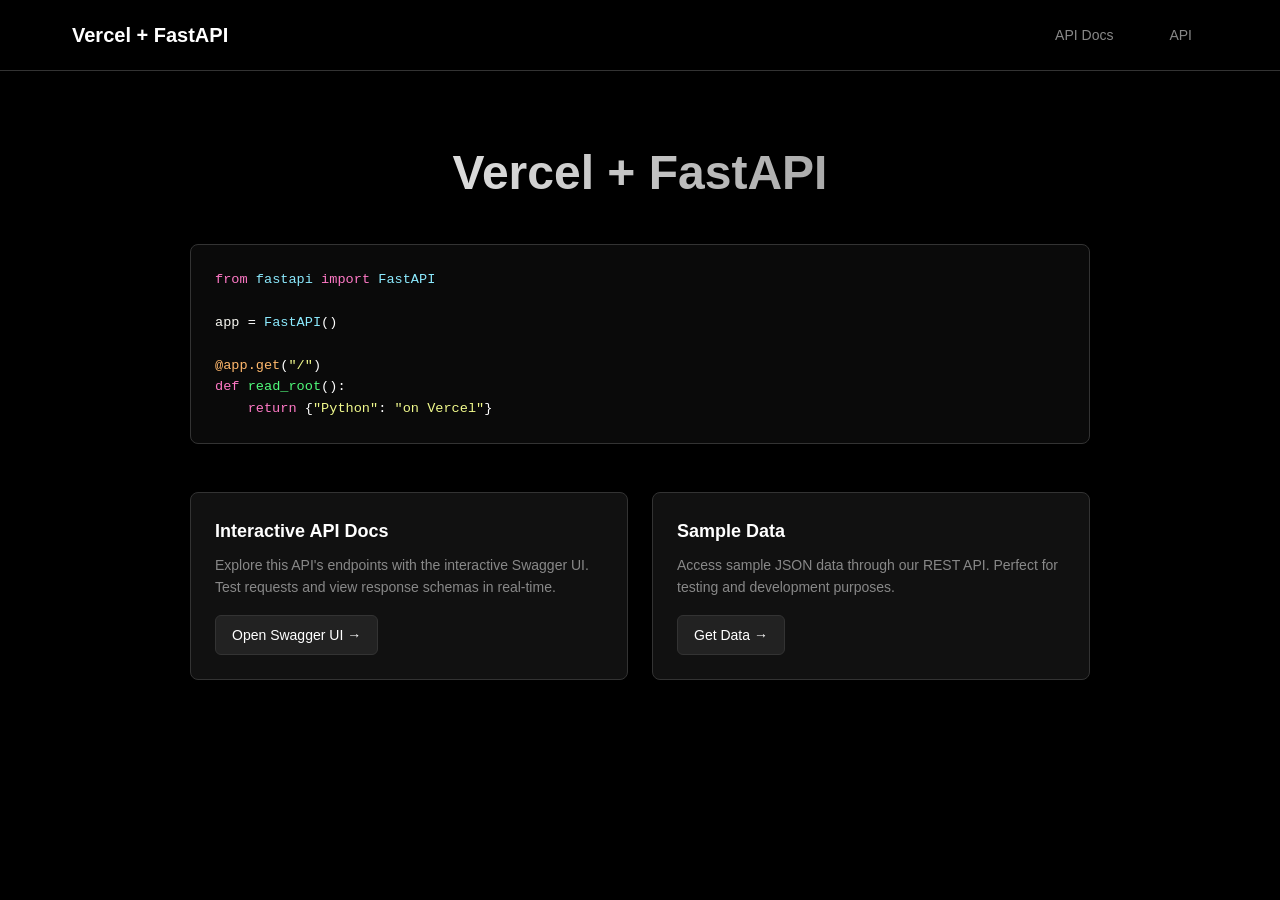
==== index.html @ 0aea9962 "feat: replace public/index.html with index.html and update root response" ====
<!DOCTYPE html>
<html lang="en">
<head>
    <meta charset="UTF-8">
    <meta name="viewport" content="width=device-width, initial-scale=1.0">
    <title>Vercel + FastAPI</title>
    <link rel="icon" type="image/x-icon" href="/favicon.ico">
    <style>
        * {
            margin: 0;
            padding: 0;
            box-sizing: border-box;
        }
        
        body {
            font-family: -apple-system, BlinkMacSystemFont, 'Segoe UI', 'Roboto', 'Oxygen', 'Ubuntu', 'Cantarell', sans-serif;
            background-color: #000000;
            color: #ffffff;
            line-height: 1.6;
            min-height: 100vh;
            display: flex;
            flex-direction: column;
        }
        
        header {
            border-bottom: 1px solid #333333;
            padding: 0;
        }
        
        nav {
            max-width: 1200px;
            margin: 0 auto;
            display: flex;
            align-items: center;
            padding: 1rem 2rem;
            gap: 2rem;
        }
        
        .logo {
            font-size: 1.25rem;
            font-weight: 600;
            color: #ffffff;
            text-decoration: none;
        }
        
        .nav-links {
            display: flex;
            gap: 1.5rem;
            margin-left: auto;
        }
        
        .nav-links a {
            text-decoration: none;
            color: #888888;
            padding: 0.5rem 1rem;
            border-radius: 6px;
            transition: all 0.2s ease;
            font-size: 0.875rem;
            font-weight: 500;
        }
        
        .nav-links a:hover {
            color: #ffffff;
            background-color: #111111;
        }
        
        main {
            flex: 1;
            max-width: 1200px;
            margin: 0 auto;
            padding: 4rem 2rem;
            display: flex;
            flex-direction: column;
            align-items: center;
            text-align: center;
        }
        
        .hero {
            margin-bottom: 3rem;
        }
        
        .hero-code {
            margin-top: 2rem;
            width: 100%;
            max-width: 900px;
            display: grid;
            grid-template-columns: repeat(auto-fit, minmax(300px, 1fr));
        }
        
        .hero-code pre {
            background-color: #0a0a0a;
            border: 1px solid #333333;
            border-radius: 8px;
            padding: 1.5rem;
            text-align: left;
            grid-column: 1 / -1;
        }
        
        h1 {
            font-size: 3rem;
            font-weight: 700;
            margin-bottom: 1rem;
            background: linear-gradient(to right, #ffffff, #888888);
            -webkit-background-clip: text;
            -webkit-text-fill-color: transparent;
            background-clip: text;
        }
        
        .subtitle {
            font-size: 1.25rem;
            color: #888888;
            margin-bottom: 2rem;
            max-width: 600px;
        }
        
        .cards {
            display: grid;
            grid-template-columns: repeat(auto-fit, minmax(300px, 1fr));
            gap: 1.5rem;
            width: 100%;
            max-width: 900px;
        }
        
        .card {
            background-color: #111111;
            border: 1px solid #333333;
            border-radius: 8px;
            padding: 1.5rem;
            transition: all 0.2s ease;
            text-align: left;
        }
        
        .card:hover {
            border-color: #555555;
            transform: translateY(-2px);
        }
        
        .card h3 {
            font-size: 1.125rem;
            font-weight: 600;
            margin-bottom: 0.5rem;
            color: #ffffff;
        }
        
        .card p {
            color: #888888;
            font-size: 0.875rem;
            margin-bottom: 1rem;
        }
        
        .card a {
            display: inline-flex;
            align-items: center;
            color: #ffffff;
            text-decoration: none;
            font-size: 0.875rem;
            font-weight: 500;
            padding: 0.5rem 1rem;
            background-color: #222222;
            border-radius: 6px;
            border: 1px solid #333333;
            transition: all 0.2s ease;
        }
        
        .card a:hover {
            background-color: #333333;
            border-color: #555555;
        }
        
        .status-badge {
            display: inline-flex;
            align-items: center;
            gap: 0.5rem;
            background-color: #0070f3;
            color: #ffffff;
            padding: 0.25rem 0.75rem;
            border-radius: 20px;
            font-size: 0.75rem;
            font-weight: 500;
            margin-bottom: 2rem;
        }
        
        .status-dot {
            width: 6px;
            height: 6px;
            background-color: #00ff88;
            border-radius: 50%;
        }
        
        pre {
            background-color: #0a0a0a;
            border: 1px solid #333333;
            border-radius: 6px;
            padding: 1rem;
            overflow-x: auto;
            margin: 0;
        }
        
        code {
            font-family: 'SF Mono', Monaco, 'Cascadia Code', 'Roboto Mono', Consolas, 'Courier New', monospace;
            font-size: 0.85rem;
            line-height: 1.5;
            color: #ffffff;
        }
        
        /* Syntax highlighting */
        .keyword {
            color: #ff79c6;
        }
        
        .string {
            color: #f1fa8c;
        }
        
        .function {
            color: #50fa7b;
        }
        
        .class {
            color: #8be9fd;
        }
        
        .module {
            color: #8be9fd;
        }
        
        .variable {
            color: #f8f8f2;
        }
        
        .decorator {
            color: #ffb86c;
        }
        
        @media (max-width: 768px) {
            nav {
                padding: 1rem;
                flex-direction: column;
                gap: 1rem;
            }
            
            .nav-links {
                margin-left: 0;
            }
            
            main {
                padding: 2rem 1rem;
            }
            
            h1 {
                font-size: 2rem;
            }
            
            .hero-code {
                grid-template-columns: 1fr;
            }
            
            .cards {
                grid-template-columns: 1fr;
            }
        }
    </style>
</head>
<body>
    <header>
        <nav>
            <a href="/" class="logo">Vercel + FastAPI</a>
            <div class="nav-links">
                <a href="/docs">API Docs</a>
                <a href="/api/data">API</a>
            </div>
        </nav>
    </header>
    <main>
        <div class="hero">
            <h1>Vercel + FastAPI</h1>
            <div class="hero-code">
                <pre><code><span class="keyword">from</span> <span class="module">fastapi</span> <span class="keyword">import</span> <span class="class">FastAPI</span>

<span class="variable">app</span> = <span class="class">FastAPI</span>()

<span class="decorator">@app.get</span>(<span class="string">"/"</span>)
<span class="keyword">def</span> <span class="function">read_root</span>():
    <span class="keyword">return</span> {<span class="string">"Python"</span>: <span class="string">"on Vercel"</span>}</code></pre>
            </div>
        </div>
        
        <div class="cards">
            <div class="card">
                <h3>Interactive API Docs</h3>
                <p>Explore this API's endpoints with the interactive Swagger UI. Test requests and view response schemas in real-time.</p>
                <a href="/docs">Open Swagger UI →</a>
            </div>
            
            <div class="card">
                <h3>Sample Data</h3>
                <p>Access sample JSON data through our REST API. Perfect for testing and development purposes.</p>
                <a href="/api/data">Get Data →</a>
            </div>
            
        </div>
    </main>
</body>
</html>
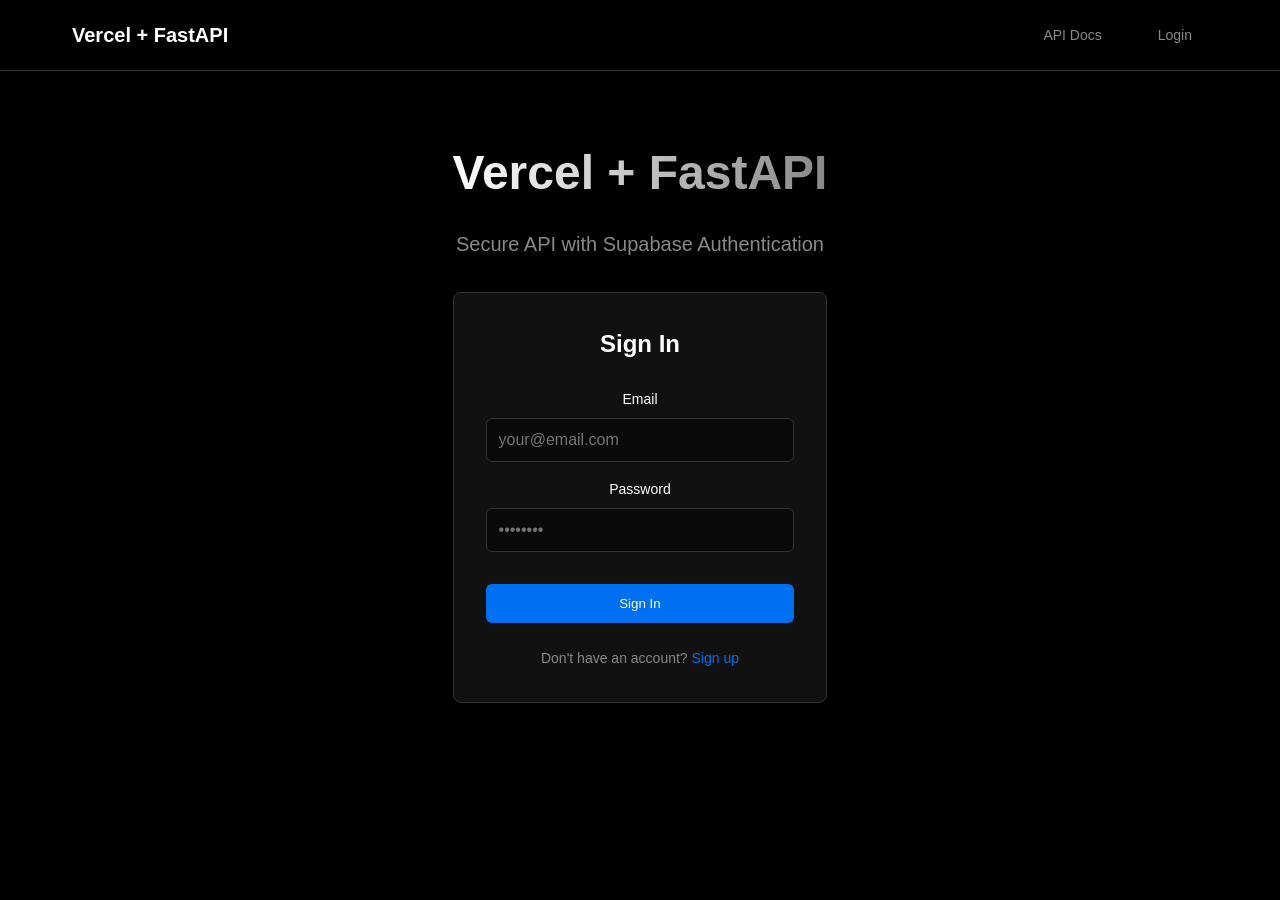
==== commit cb715cbe: "feat: Implement user authentication with signup, login, and profile management - Added FastAPI endpo" ====
--- a/index.html
+++ b/index.html
@@ -5,261 +5,7 @@
     <meta name="viewport" content="width=device-width, initial-scale=1.0">
     <title>Vercel + FastAPI</title>
     <link rel="icon" type="image/x-icon" href="/favicon.ico">
-    <style>
-        * {
-            margin: 0;
-            padding: 0;
-            box-sizing: border-box;
-        }
-        
-        body {
-            font-family: -apple-system, BlinkMacSystemFont, 'Segoe UI', 'Roboto', 'Oxygen', 'Ubuntu', 'Cantarell', sans-serif;
-            background-color: #000000;
-            color: #ffffff;
-            line-height: 1.6;
-            min-height: 100vh;
-            display: flex;
-            flex-direction: column;
-        }
-        
-        header {
-            border-bottom: 1px solid #333333;
-            padding: 0;
-        }
-        
-        nav {
-            max-width: 1200px;
-            margin: 0 auto;
-            display: flex;
-            align-items: center;
-            padding: 1rem 2rem;
-            gap: 2rem;
-        }
-        
-        .logo {
-            font-size: 1.25rem;
-            font-weight: 600;
-            color: #ffffff;
-            text-decoration: none;
-        }
-        
-        .nav-links {
-            display: flex;
-            gap: 1.5rem;
-            margin-left: auto;
-        }
-        
-        .nav-links a {
-            text-decoration: none;
-            color: #888888;
-            padding: 0.5rem 1rem;
-            border-radius: 6px;
-            transition: all 0.2s ease;
-            font-size: 0.875rem;
-            font-weight: 500;
-        }
-        
-        .nav-links a:hover {
-            color: #ffffff;
-            background-color: #111111;
-        }
-        
-        main {
-            flex: 1;
-            max-width: 1200px;
-            margin: 0 auto;
-            padding: 4rem 2rem;
-            display: flex;
-            flex-direction: column;
-            align-items: center;
-            text-align: center;
-        }
-        
-        .hero {
-            margin-bottom: 3rem;
-        }
-        
-        .hero-code {
-            margin-top: 2rem;
-            width: 100%;
-            max-width: 900px;
-            display: grid;
-            grid-template-columns: repeat(auto-fit, minmax(300px, 1fr));
-        }
-        
-        .hero-code pre {
-            background-color: #0a0a0a;
-            border: 1px solid #333333;
-            border-radius: 8px;
-            padding: 1.5rem;
-            text-align: left;
-            grid-column: 1 / -1;
-        }
-        
-        h1 {
-            font-size: 3rem;
-            font-weight: 700;
-            margin-bottom: 1rem;
-            background: linear-gradient(to right, #ffffff, #888888);
-            -webkit-background-clip: text;
-            -webkit-text-fill-color: transparent;
-            background-clip: text;
-        }
-        
-        .subtitle {
-            font-size: 1.25rem;
-            color: #888888;
-            margin-bottom: 2rem;
-            max-width: 600px;
-        }
-        
-        .cards {
-            display: grid;
-            grid-template-columns: repeat(auto-fit, minmax(300px, 1fr));
-            gap: 1.5rem;
-            width: 100%;
-            max-width: 900px;
-        }
-        
-        .card {
-            background-color: #111111;
-            border: 1px solid #333333;
-            border-radius: 8px;
-            padding: 1.5rem;
-            transition: all 0.2s ease;
-            text-align: left;
-        }
-        
-        .card:hover {
-            border-color: #555555;
-            transform: translateY(-2px);
-        }
-        
-        .card h3 {
-            font-size: 1.125rem;
-            font-weight: 600;
-            margin-bottom: 0.5rem;
-            color: #ffffff;
-        }
-        
-        .card p {
-            color: #888888;
-            font-size: 0.875rem;
-            margin-bottom: 1rem;
-        }
-        
-        .card a {
-            display: inline-flex;
-            align-items: center;
-            color: #ffffff;
-            text-decoration: none;
-            font-size: 0.875rem;
-            font-weight: 500;
-            padding: 0.5rem 1rem;
-            background-color: #222222;
-            border-radius: 6px;
-            border: 1px solid #333333;
-            transition: all 0.2s ease;
-        }
-        
-        .card a:hover {
-            background-color: #333333;
-            border-color: #555555;
-        }
-        
-        .status-badge {
-            display: inline-flex;
-            align-items: center;
-            gap: 0.5rem;
-            background-color: #0070f3;
-            color: #ffffff;
-            padding: 0.25rem 0.75rem;
-            border-radius: 20px;
-            font-size: 0.75rem;
-            font-weight: 500;
-            margin-bottom: 2rem;
-        }
-        
-        .status-dot {
-            width: 6px;
-            height: 6px;
-            background-color: #00ff88;
-            border-radius: 50%;
-        }
-        
-        pre {
-            background-color: #0a0a0a;
-            border: 1px solid #333333;
-            border-radius: 6px;
-            padding: 1rem;
-            overflow-x: auto;
-            margin: 0;
-        }
-        
-        code {
-            font-family: 'SF Mono', Monaco, 'Cascadia Code', 'Roboto Mono', Consolas, 'Courier New', monospace;
-            font-size: 0.85rem;
-            line-height: 1.5;
-            color: #ffffff;
-        }
-        
-        /* Syntax highlighting */
-        .keyword {
-            color: #ff79c6;
-        }
-        
-        .string {
-            color: #f1fa8c;
-        }
-        
-        .function {
-            color: #50fa7b;
-        }
-        
-        .class {
-            color: #8be9fd;
-        }
-        
-        .module {
-            color: #8be9fd;
-        }
-        
-        .variable {
-            color: #f8f8f2;
-        }
-        
-        .decorator {
-            color: #ffb86c;
-        }
-        
-        @media (max-width: 768px) {
-            nav {
-                padding: 1rem;
-                flex-direction: column;
-                gap: 1rem;
-            }
-            
-            .nav-links {
-                margin-left: 0;
-            }
-            
-            main {
-                padding: 2rem 1rem;
-            }
-            
-            h1 {
-                font-size: 2rem;
-            }
-            
-            .hero-code {
-                grid-template-columns: 1fr;
-            }
-            
-            .cards {
-                grid-template-columns: 1fr;
-            }
-        }
-    </style>
+    <link rel="stylesheet" href="/styles.css">
 </head>
 <body>
     <header>
@@ -267,38 +13,128 @@
             <a href="/" class="logo">Vercel + FastAPI</a>
             <div class="nav-links">
                 <a href="/docs">API Docs</a>
-                <a href="/api/data">API</a>
+                <span id="user-info" style="display: none;">
+                    <span id="user-email"></span>
+                    <button id="logout-btn">Logout</button>
+                </span>
+                <a href="#" id="login-link" style="cursor: pointer;">Login</a>
             </div>
         </nav>
     </header>
+
     <main>
-        <div class="hero">
+        <!-- Authentication Section (shown when not logged in) -->
+        <div id="auth-section" class="hero">
             <h1>Vercel + FastAPI</h1>
-            <div class="hero-code">
-                <pre><code><span class="keyword">from</span> <span class="module">fastapi</span> <span class="keyword">import</span> <span class="class">FastAPI</span>
+            <p class="subtitle">Secure API with Supabase Authentication</p>
 
-<span class="variable">app</span> = <span class="class">FastAPI</span>()
+            <!-- Login Form -->
+            <div id="login-form" class="form-container">
+                <div class="form-box">
+                    <h2>Sign In</h2>
+                    <form id="login-form-element">
+                        <div class="form-group">
+                            <label for="login-email">Email</label>
+                            <input type="email" id="login-email" placeholder="your@email.com" required>
+                        </div>
+                        <div class="form-group">
+                            <label for="login-password">Password</label>
+                            <input type="password" id="login-password" placeholder="••••••••" required>
+                        </div>
+                        <button type="submit" class="form-submit">Sign In</button>
+                    </form>
+                    <div class="form-footer">
+                        Don't have an account? <a href="#" id="show-signup-btn">Sign up</a>
+                    </div>
+                </div>
+            </div>
 
-<span class="decorator">@app.get</span>(<span class="string">"/"</span>)
-<span class="keyword">def</span> <span class="function">read_root</span>():
-    <span class="keyword">return</span> {<span class="string">"Python"</span>: <span class="string">"on Vercel"</span>}</code></pre>
+            <!-- Signup Form -->
+            <div id="signup-form" class="form-container" style="display: none;">
+                <div class="form-box">
+                    <h2>Create Account</h2>
+                    <form id="signup-form-element">
+                        <div class="form-group">
+                            <label for="signup-email">Email</label>
+                            <input type="email" id="signup-email" placeholder="your@email.com" required>
+                        </div>
+                        <div class="form-group">
+                            <label for="signup-password">Password</label>
+                            <input type="password" id="signup-password" placeholder="••••••••" required>
+                        </div>
+                        <div class="form-group">
+                            <label for="signup-confirm-password">Confirm Password</label>
+                            <input type="password" id="signup-confirm-password" placeholder="••••••••" required>
+                        </div>
+                        <button type="submit" class="form-submit">Create Account</button>
+                    </form>
+                    <div class="form-footer">
+                        Already have an account? <a href="#" id="show-login-btn">Sign in</a>
+                    </div>
+                </div>
             </div>
         </div>
-        
-        <div class="cards">
-            <div class="card">
-                <h3>Interactive API Docs</h3>
-                <p>Explore this API's endpoints with the interactive Swagger UI. Test requests and view response schemas in real-time.</p>
-                <a href="/docs">Open Swagger UI →</a>
+
+        <!-- Protected Content (shown when logged in) -->
+        <div id="protected-content" style="display: none; width: 100%;">
+            <div class="hero">
+                <h1>API Data</h1>
+                <p class="subtitle">Authenticated access to your data</p>
             </div>
-            
-            <div class="card">
-                <h3>Sample Data</h3>
-                <p>Access sample JSON data through our REST API. Perfect for testing and development purposes.</p>
-                <a href="/api/data">Get Data →</a>
+
+            <div id="error-message" class="error-message" style="max-width: 900px; margin-left: auto; margin-right: auto;"></div>
+
+            <!-- Profile Details Section -->
+            <div style="max-width: 900px; margin-left: auto; margin-right: auto; margin-bottom: 3rem;">
+                <h2>Profile Details</h2>
+                <div class="cards">
+                    <div class="card">
+                        <h3>Manage Profile</h3>
+                        <p>Add or update your sensitive profile information.</p>
+                        <form id="profile-details-form">
+                            <input type="text" id="sensitive-part-input" placeholder="Enter your sensitive information" required>
+                            <button type="submit" id="save-profile-details-btn" class="form-submit" style="width: 100%; margin-top: 0.5rem;">Save Profile</button>
+                        </form>
+                    </div>
+
+                    <div class="card">
+                        <h3>View Profile</h3>
+                        <p>View your current profile details.</p>
+                        <button id="view-profile-details-btn">View Profile →</button>
+                    </div>
+                </div>
+                <div id="profile-details-display" style="display: none; max-width: 900px; margin-left: auto; margin-right: auto; margin-top: 1.5rem;"></div>
             </div>
-            
+
+            <h2 style="max-width: 900px; margin-left: auto; margin-right: auto;">API Data</h2>
+
+            <div class="cards">
+                <div class="card">
+                    <h3>All Data</h3>
+                    <p>Fetch all records from the sample table.</p>
+                    <button id="fetch-all-data-btn">Fetch Data →</button>
+                </div>
+
+                <div class="card">
+                    <h3>Specific Item</h3>
+                    <p>Fetch a specific item by ID.</p>
+                    <input type="number" id="item-id-input" placeholder="Enter item ID">
+                    <button id="fetch-item-btn">Fetch Item →</button>
+                </div>
+            </div>
+
+            <div id="data-display">
+                <pre id="data-output"><code id="data-content"></code></pre>
+                <div id="loading">Loading...</div>
+            </div>
         </div>
     </main>
+
+    <!-- Script imports - order matters -->
+    <script src="/session.js"></script>
+    <script src="/api.js"></script>
+    <script src="/auth.js"></script>
+    <script src="/ui.js"></script>
+    <script src="/app.js"></script>
 </body>
-</html>+</html>
--- a/styles.css
+++ b/styles.css
@@ -0,0 +1,378 @@
+* {
+    margin: 0;
+    padding: 0;
+    box-sizing: border-box;
+}
+
+body {
+    font-family: -apple-system, BlinkMacSystemFont, 'Segoe UI', 'Roboto', 'Oxygen', 'Ubuntu', 'Cantarell', sans-serif;
+    background-color: #000000;
+    color: #ffffff;
+    line-height: 1.6;
+    min-height: 100vh;
+    display: flex;
+    flex-direction: column;
+}
+
+header {
+    border-bottom: 1px solid #333333;
+    padding: 0;
+}
+
+nav {
+    max-width: 1200px;
+    margin: 0 auto;
+    display: flex;
+    align-items: center;
+    padding: 1rem 2rem;
+    gap: 2rem;
+    width: 100%;
+}
+
+.logo {
+    font-size: 1.25rem;
+    font-weight: 600;
+    color: #ffffff;
+    text-decoration: none;
+}
+
+.nav-links {
+    display: flex;
+    gap: 1.5rem;
+    margin-left: auto;
+    align-items: center;
+}
+
+.nav-links a {
+    text-decoration: none;
+    color: #888888;
+    padding: 0.5rem 1rem;
+    border-radius: 6px;
+    transition: all 0.2s ease;
+    font-size: 0.875rem;
+    font-weight: 500;
+    cursor: pointer;
+}
+
+.nav-links a:hover {
+    color: #ffffff;
+    background-color: #111111;
+}
+
+#user-info {
+    display: flex;
+    align-items: center;
+    gap: 1rem;
+}
+
+#user-email {
+    color: #888888;
+}
+
+#logout-btn {
+    margin-left: 1rem;
+    padding: 0.5rem 1rem;
+    background-color: #222222;
+    border: 1px solid #333333;
+    border-radius: 6px;
+    color: #ffffff;
+    cursor: pointer;
+    transition: all 0.2s ease;
+    font-weight: 500;
+}
+
+#logout-btn:hover {
+    background-color: #333333;
+    border-color: #555555;
+}
+
+main {
+    flex: 1;
+    max-width: 1200px;
+    margin: 0 auto;
+    padding: 4rem 2rem;
+    display: flex;
+    flex-direction: column;
+    align-items: center;
+    text-align: center;
+    width: 100%;
+}
+
+.hero {
+    margin-bottom: 3rem;
+}
+
+h1 {
+    font-size: 3rem;
+    font-weight: 700;
+    margin-bottom: 1rem;
+    background: linear-gradient(to right, #ffffff, #888888);
+    -webkit-background-clip: text;
+    -webkit-text-fill-color: transparent;
+    background-clip: text;
+}
+
+h2 {
+    font-size: 1.5rem;
+    margin-bottom: 1.5rem;
+}
+
+.subtitle {
+    font-size: 1.25rem;
+    color: #888888;
+    margin-bottom: 2rem;
+}
+
+.cards {
+    display: grid;
+    grid-template-columns: repeat(auto-fit, minmax(300px, 1fr));
+    gap: 1.5rem;
+    width: 100%;
+}
+
+.card {
+    background-color: #111111;
+    border: 1px solid #333333;
+    border-radius: 8px;
+    padding: 1.5rem;
+    transition: all 0.2s ease;
+    text-align: left;
+}
+
+.card:hover {
+    border-color: #555555;
+    transform: translateY(-2px);
+}
+
+.card h3 {
+    font-size: 1.125rem;
+    font-weight: 600;
+    margin-bottom: 0.5rem;
+    color: #ffffff;
+}
+
+.card p {
+    color: #888888;
+    font-size: 0.875rem;
+    margin-bottom: 1rem;
+}
+
+.card button {
+    display: inline-flex;
+    align-items: center;
+    color: #ffffff;
+    text-decoration: none;
+    font-size: 0.875rem;
+    font-weight: 500;
+    padding: 0.5rem 1rem;
+    background-color: #222222;
+    border-radius: 6px;
+    border: 1px solid #333333;
+    transition: all 0.2s ease;
+    cursor: pointer;
+}
+
+.card button:hover {
+    background-color: #333333;
+    border-color: #555555;
+}
+
+.card input {
+    width: 100%;
+    padding: 0.5rem;
+    background-color: #0a0a0a;
+    border: 1px solid #333333;
+    border-radius: 6px;
+    color: #ffffff;
+    margin-bottom: 0.5rem;
+    box-sizing: border-box;
+    font-size: 0.875rem;
+}
+
+.form-container {
+    width: 100%;
+    max-width: 400px;
+    margin: 0 auto;
+}
+
+.form-box {
+    background-color: #111111;
+    border: 1px solid #333333;
+    border-radius: 8px;
+    padding: 2rem;
+}
+
+form {
+    display: flex;
+    flex-direction: column;
+    gap: 1rem;
+}
+
+.form-group {
+    display: flex;
+    flex-direction: column;
+}
+
+.form-group label {
+    display: block;
+    margin-bottom: 0.5rem;
+    font-weight: 500;
+    font-size: 0.875rem;
+}
+
+.form-group input {
+    width: 100%;
+    padding: 0.75rem;
+    background-color: #0a0a0a;
+    border: 1px solid #333333;
+    border-radius: 6px;
+    color: #ffffff;
+    font-size: 1rem;
+}
+
+.form-group input:focus {
+    outline: none;
+    border-color: #0070f3;
+}
+
+.form-submit {
+    padding: 0.75rem;
+    background-color: #0070f3;
+    border: none;
+    border-radius: 6px;
+    color: #ffffff;
+    font-weight: 500;
+    cursor: pointer;
+    transition: all 0.2s ease;
+    margin-top: 1rem;
+}
+
+.form-submit:hover {
+    background-color: #0056b3;
+}
+
+.form-submit:disabled {
+    background-color: #555555;
+    cursor: not-allowed;
+}
+
+.form-footer {
+    text-align: center;
+    color: #888888;
+    margin-top: 1.5rem;
+    font-size: 0.875rem;
+}
+
+.form-footer a {
+    color: #0070f3;
+    text-decoration: none;
+    cursor: pointer;
+}
+
+.form-footer a:hover {
+    text-decoration: underline;
+}
+
+#data-display {
+    width: 100%;
+    max-width: 900px;
+    margin: 2rem auto;
+}
+
+#data-output {
+    background-color: #0a0a0a;
+    border: 1px solid #333333;
+    border-radius: 8px;
+    padding: 1.5rem;
+    display: none;
+    overflow-x: auto;
+}
+
+code {
+    font-family: 'SF Mono', Monaco, 'Cascadia Code', 'Roboto Mono', Consolas, 'Courier New', monospace;
+    font-size: 0.85rem;
+    line-height: 1.5;
+    color: #ffffff;
+    white-space: pre-wrap;
+    word-wrap: break-word;
+}
+
+#loading {
+    display: none;
+    color: #888888;
+    margin: 2rem 0;
+}
+
+.error-message {
+    background-color: #3d0000;
+    border: 1px solid #ff4444;
+    color: #ff6666;
+    padding: 1rem;
+    border-radius: 6px;
+    margin-bottom: 1rem;
+    display: none;
+}
+
+.profile-details-card {
+    background-color: #111111;
+    border: 1px solid #333333;
+    border-radius: 8px;
+    padding: 1.5rem;
+}
+
+.detail-label {
+    font-weight: 600;
+    color: #ffffff;
+    margin-bottom: 0.5rem;
+    font-size: 0.875rem;
+    text-transform: uppercase;
+    letter-spacing: 0.05em;
+}
+
+.detail-value {
+    background-color: #0a0a0a;
+    padding: 1rem;
+    border-radius: 6px;
+    border: 1px solid #333333;
+    color: #ffffff;
+    word-wrap: break-word;
+    margin-bottom: 1rem;
+    font-family: 'SF Mono', Monaco, 'Cascadia Code', 'Roboto Mono', Consolas, 'Courier New', monospace;
+    font-size: 0.9rem;
+}
+
+.detail-meta {
+    font-size: 0.75rem;
+    color: #666666;
+}
+
+@media (max-width: 768px) {
+    nav {
+        padding: 1rem;
+        flex-direction: column;
+        gap: 1rem;
+    }
+
+    .nav-links {
+        margin-left: 0;
+        flex-direction: column;
+        width: 100%;
+    }
+
+    main {
+        padding: 2rem 1rem;
+    }
+
+    h1 {
+        font-size: 2rem;
+    }
+
+    .cards {
+        grid-template-columns: 1fr;
+    }
+
+    .form-container {
+        width: 100%;
+        padding: 0 1rem;
+    }
+}
